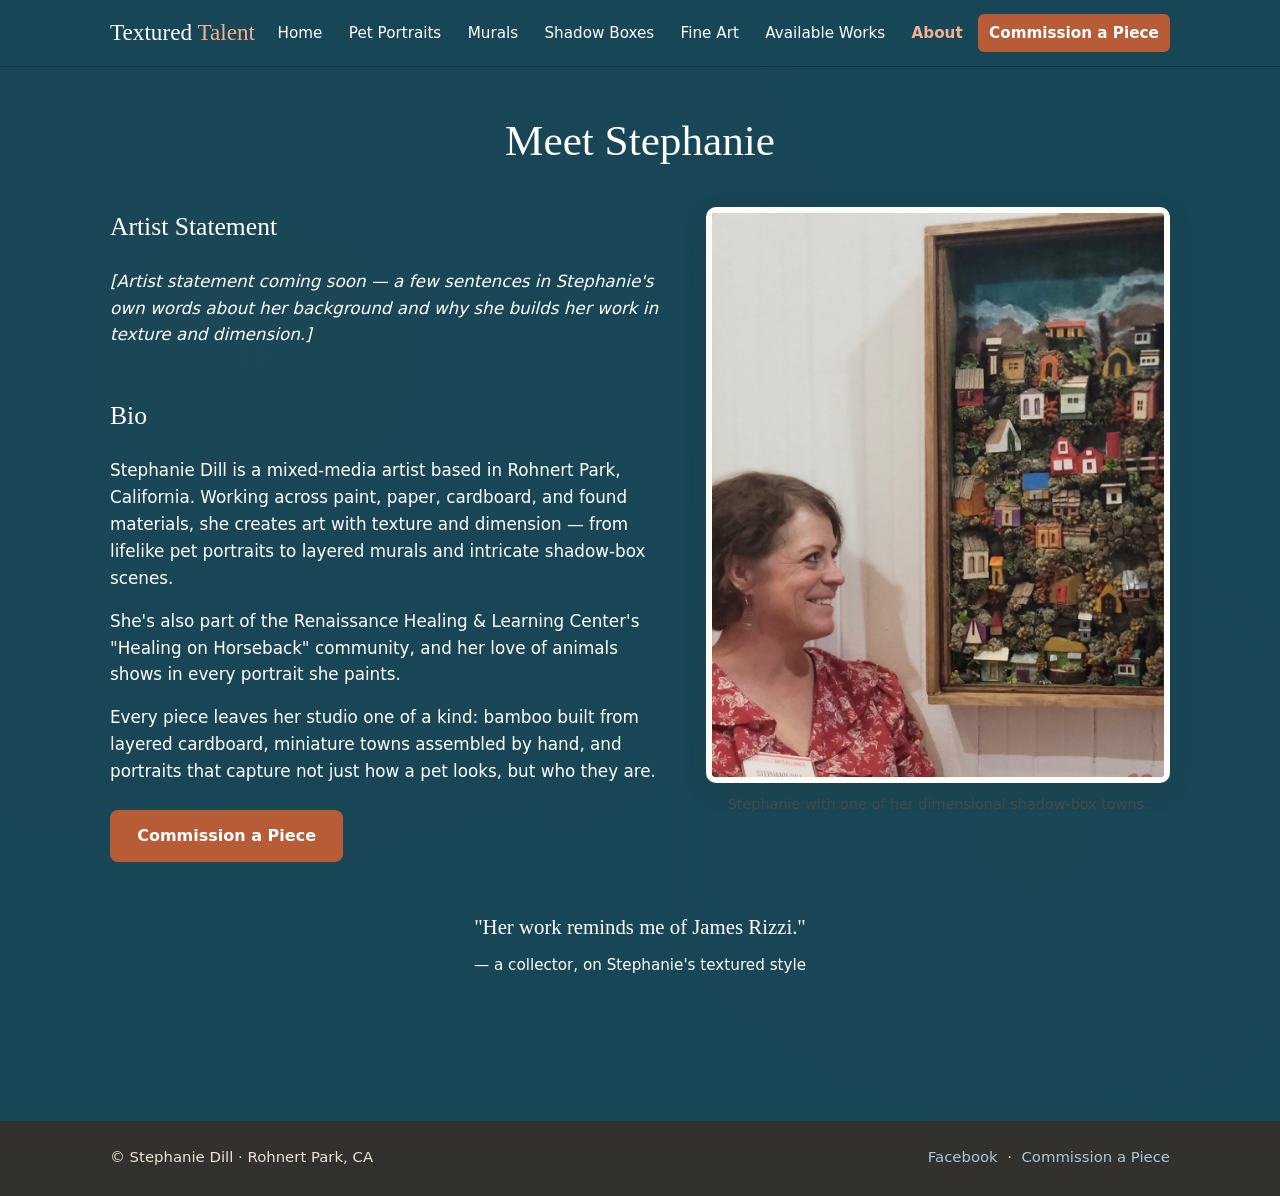
==== about.html @ d14e6fab "Publish Textured Talent website" ====
﻿<!DOCTYPE html>
<html lang="en">
<head>
  <meta charset="UTF-8">
  <meta name="viewport" content="width=device-width, initial-scale=1.0">
  <title>About — Textured Talent | Stephanie Dill</title>
  <meta name="description" content="Meet Stephanie Dill, a mixed-media artist based in Rohnert Park, California, creating art with texture and dimension.">
  <link rel="stylesheet" href="assets/css/style.css?v=all-night-teal">
</head>
<body>

<header>
  <div class="header-inner">
    <a class="brand" href="index.html?v=all-night-teal">Textured <span>Talent</span></a>
    <nav>
      <a href="index.html?v=all-night-teal">Home</a>
      <a href="pet-portraits.html?v=all-night-teal">Pet Portraits</a>
      <a href="murals.html?v=all-night-teal">Murals</a>
      <a href="shadow-boxes.html?v=all-night-teal">Shadow Boxes</a>
      <a href="fine-art.html?v=all-night-teal">Fine Art</a>
      <a href="available-works.html?v=all-night-teal">Available Works</a>
      <a href="about.html?v=all-night-teal" class="active">About</a>
      <a href="commission.html?v=all-night-teal" class="cta">Commission a Piece</a>
    </nav>
  </div>
</header>

<main>
  <section class="page-intro">
    <h1>Meet Stephanie</h1>
  </section>

  <section class="about-grid">
    <div class="about-text">
      <!-- TODO: replace this placeholder with Stephanie's real artist statement
           (her background + why she works in texture/mixed-media) -->
      <h2 style="margin-top:0;">Artist Statement</h2>
      <p><em>[Artist statement coming soon — a few sentences in Stephanie's own words about her background and why she builds her work in texture and dimension.]</em></p>

      <h2>Bio</h2>
      <p>Stephanie Dill is a mixed-media artist based in Rohnert Park, California. Working across paint, paper, cardboard, and found materials, she creates art with texture and dimension — from lifelike pet portraits to layered murals and intricate shadow-box scenes.</p>
      <p>She's also part of the Renaissance Healing &amp; Learning Center's "Healing on Horseback" community, and her love of animals shows in every portrait she paints.</p>
      <p>Every piece leaves her studio one of a kind: bamboo built from layered cardboard, miniature towns assembled by hand, and portraits that capture not just how a pet looks, but who they are.</p>
      <div style="margin-top:1.6rem;">
        <a class="btn" href="commission.html?v=all-night-teal">Commission a Piece</a>
      </div>
    </div>
    <div>
      <img src="assets/img/about/stephanie-shadowbox.jpg" alt="Stephanie Dill smiling beside one of her miniature town shadow boxes">
      <p style="font-size:0.9rem; color:var(--ink); text-align:center; margin-top:0.6rem;">Stephanie with one of her dimensional shadow-box towns.</p>
    </div>
  </section>

  <blockquote class="testimonial">
    "Her work reminds me of James Rizzi."
    <!-- TODO: confirm who said this so we can attribute it properly -->
    <span class="who">— a collector, on Stephanie's textured style</span>
  </blockquote>
</main>

<footer>
  <div class="footer-inner">
    <span>© Stephanie Dill · Rohnert Park, CA</span>
    <span>
      <a href="https://www.facebook.com/stephanie.dill.2025" target="_blank" rel="noopener">Facebook</a>
      &nbsp;·&nbsp;
      <a href="commission.html?v=all-night-teal">Commission a Piece</a>
    </span>
  </div>
</footer>

</body>
</html>
---- assets/css/style.css ----
/* Textured Talent — Stephanie Dill, mixed-media artist
   Palette: terracotta #B85C38 · sage #9CAF88 · deep green #3E5641
            sky blue #A8C8D8 · warm cream #F6F1E7 · charcoal #33312E */

:root {
  --terracotta: #B85C38;
  --terracotta-dark: #96462A;
  --sage: #9CAF88;
  --deep-green: #3E5641;
  --sky: #A8C8D8;
  --page-green: #174657;
  --page-green-dark: #103542;
  --cream: #F6F1E7;
  --cream-dark: #EDE4D3;
  --card: #FFFDF7;
  --on-page: #FFFFFF;
  --on-page-soft: #FFFFFF;
  --charcoal: #33312E;
  --ink: #4A4742;
  --serif: Georgia, 'Times New Roman', serif;
  --sans: 'Segoe UI', system-ui, -apple-system, sans-serif;
}

* { margin: 0; padding: 0; box-sizing: border-box; }

body {
  font-family: var(--sans);
  color: var(--charcoal);
  background: var(--page-green);
  /* subtle paper texture via layered gradients — echoes her canvas surfaces */
  background-image:
    radial-gradient(ellipse at 20% 30%, rgba(184, 92, 56, 0.025), transparent 50%),
    radial-gradient(ellipse at 80% 70%, rgba(62, 86, 65, 0.045), transparent 50%);
  line-height: 1.6;
}

img { max-width: 100%; display: block; }

a { color: var(--terracotta); }

.page-intro a,
.page-note a {
  color: #F2B28F;
  font-weight: 600;
}

/* ---------- header ---------- */
header {
  background: var(--page-green);
  border-bottom: 1px solid var(--page-green-dark);
  position: sticky;
  top: 0;
  z-index: 10;
}
.header-inner {
  max-width: 1100px;
  margin: 0 auto;
  padding: 0.9rem 1.25rem;
  display: flex;
  align-items: center;
  justify-content: space-between;
  flex-wrap: wrap;
  gap: 0.5rem;
}
.brand {
  font-family: var(--serif);
  font-size: 1.45rem;
  color: var(--on-page);
  text-decoration: none;
}
.brand span { color: #F2B28F; }
nav { display: flex; flex-wrap: wrap; gap: 0.25rem; }
nav a {
  text-decoration: none;
  color: var(--on-page);
  font-size: 0.95rem;
  padding: 0.4rem 0.7rem;
  border-radius: 6px;
}
nav a:hover { background: var(--page-green-dark); }
nav a.active { color: #F2B28F; font-weight: 600; }
nav a.cta {
  background: var(--terracotta);
  color: #fff;
  font-weight: 600;
}
nav a.cta:hover { background: var(--terracotta-dark); }

/* ---------- shared layout ---------- */
main { max-width: 1100px; margin: 0 auto; padding: 0 1.25rem 4rem; }

.page-intro { max-width: 720px; margin: 3rem auto 2.5rem; text-align: center; }
h1 {
  font-family: var(--serif);
  font-weight: 500;
  font-size: clamp(1.9rem, 4vw, 2.7rem);
  line-height: 1.2;
  margin-bottom: 1rem;
  color: var(--on-page);
}
.page-intro p { font-size: 1.08rem; color: var(--on-page-soft); }

h2 {
  font-family: var(--serif);
  font-weight: 500;
  font-size: 1.6rem;
  margin: 3rem 0 1.25rem;
  color: var(--on-page);
}

.btn {
  display: inline-block;
  background: var(--terracotta);
  color: #fff;
  text-decoration: none;
  font-weight: 600;
  padding: 0.8rem 1.7rem;
  border-radius: 8px;
  border: none;
  font-size: 1rem;
  cursor: pointer;
}
.btn:hover { background: var(--terracotta-dark); }
.btn.secondary {
  background: transparent;
  color: var(--deep-green);
  border: 2px solid var(--deep-green);
}
.btn.secondary:hover { background: var(--deep-green); color: #fff; }

/* ---------- hero (home) ---------- */
.hero {
  display: grid;
  grid-template-columns: 1.1fr 1fr;
  gap: 2.5rem;
  align-items: center;
  padding: 3.5rem 0 3rem;
}
.hero h1 { margin-bottom: 1.1rem; }
.hero p.sub { font-size: 1.15rem; color: var(--on-page-soft); margin-bottom: 1.6rem; }
.hero-art img {
  border-radius: 10px;
  border: 6px solid var(--card);
  box-shadow: 0 10px 28px rgba(51, 49, 46, 0.22);
  transform: rotate(1.2deg);
}
@media (max-width: 760px) {
  .hero { grid-template-columns: 1fr; padding-top: 2rem; }
}

/* ---------- ways to buy (home) ---------- */
.buy-paths {
  margin: 0 0 3rem;
  padding: 2.5rem 0 0;
  border-top: 1px solid rgba(255, 255, 255, 0.2);
}
.buy-paths-intro {
  max-width: 620px;
  margin: 0 auto 1.4rem;
  text-align: center;
}
.buy-paths .eyebrow {
  color: #F2B28F;
  font-size: 0.82rem;
  font-weight: 700;
  letter-spacing: 0.08em;
  text-transform: uppercase;
}
.buy-paths h2 {
  margin: 0.25rem 0 0;
}
.buy-paths-grid {
  display: grid;
  grid-template-columns: repeat(2, minmax(0, 1fr));
  gap: 1.4rem;
}
.buy-path {
  display: flex;
  flex-direction: column;
  align-items: flex-start;
  min-height: 260px;
  padding: 1.7rem;
  background: var(--card);
  border-top: 5px solid var(--terracotta);
  border-radius: 8px;
  box-shadow: 0 6px 18px rgba(16, 53, 66, 0.28);
}
.buy-path:nth-child(2) {
  border-top-color: var(--sage);
}
.buy-path-label {
  color: var(--terracotta-dark);
  font-size: 0.78rem;
  font-weight: 700;
  letter-spacing: 0.08em;
  text-transform: uppercase;
}
.buy-path:nth-child(2) .buy-path-label {
  color: var(--deep-green);
}
.buy-path h3 {
  margin: 0.25rem 0 0.5rem;
  color: var(--charcoal);
  font-family: var(--serif);
  font-size: 1.45rem;
  font-weight: 500;
}
.buy-path > p:not(.buy-path-label) {
  margin-bottom: 1.3rem;
  color: var(--ink);
}
.buy-path .btn {
  margin-top: auto;
}
@media (max-width: 640px) {
  .buy-paths {
    padding-top: 2rem;
  }
  .buy-paths-grid {
    grid-template-columns: 1fr;
  }
  .buy-path {
    min-height: 0;
  }
}

/* ---------- feature cards (home) ---------- */
.features {
  display: grid;
  grid-template-columns: repeat(auto-fit, minmax(240px, 1fr));
  gap: 1.4rem;
  margin: 1.5rem 0 2rem;
}
.feature-card {
  background: var(--card);
  border-radius: 10px;
  overflow: hidden;
  text-decoration: none;
  color: var(--charcoal);
  box-shadow: 0 4px 14px rgba(51, 49, 46, 0.12);
  transition: transform 0.15s ease, box-shadow 0.15s ease;
}
.feature-card:hover {
  transform: translateY(-4px);
  box-shadow: 0 10px 22px rgba(51, 49, 46, 0.18);
}
.feature-card img { height: 210px; width: 100%; object-fit: cover; }
.feature-card .card-text { padding: 1.1rem 1.2rem 1.3rem; }
.feature-card h3 { font-family: var(--serif); font-weight: 500; font-size: 1.25rem; }
.feature-card p { font-size: 0.95rem; color: var(--ink); margin-top: 0.3rem; }
.feature-card .more { color: var(--terracotta); font-weight: 600; font-size: 0.9rem; }

/* ---------- galleries ---------- */
.gallery {
  display: grid;
  grid-template-columns: repeat(auto-fill, minmax(270px, 1fr));
  gap: 1.5rem;
}
.gallery.wide {
  display: block;
  columns: 330px 2;
  column-gap: 1.5rem;
}
.gallery.wide .art-card {
  display: inline-block;
  width: 100%;
  margin: 0 0 1.5rem;
  break-inside: avoid;
}
.art-card {
  background: var(--card);
  border-radius: 10px;
  padding: 0.85rem 0.85rem 0.95rem;
  box-shadow: 0 4px 14px rgba(51, 49, 46, 0.12);
}
.art-card img { border-radius: 6px; width: 100%; }
.art-card figcaption {
  margin-top: 0.7rem;
  font-size: 0.95rem;
  color: var(--ink);
  text-align: center;
}
.art-card figcaption strong { color: var(--charcoal); font-family: var(--serif); font-size: 1.05rem; }

/* lightbox-free zoom: open image in new tab via link */
.art-card a { display: block; }

/* ---------- sold / available badges ---------- */
.badge {
  position: absolute;
  top: 16px;
  left: 16px;
  z-index: 2;
  font-size: 0.78rem;
  font-weight: 700;
  letter-spacing: 0.04em;
  text-transform: uppercase;
  padding: 0.28rem 0.7rem;
  border-radius: 999px;
  color: #fff;
}
.badge.available { background: var(--deep-green); }
.badge.sold { background: var(--terracotta); }
.price-line { font-size: 0.9rem; color: var(--ink); }
.price-line a { font-weight: 600; }

/* ---------- testimonial ---------- */
.testimonial {
  max-width: 640px;
  margin: 3rem auto;
  text-align: center;
  font-family: var(--serif);
  font-size: 1.3rem;
  color: var(--on-page);
}
.testimonial .who {
  display: block;
  margin-top: 0.6rem;
  font-family: var(--sans);
  font-size: 0.95rem;
  color: var(--on-page-soft);
}

/* ---------- how it works ---------- */
.steps {
  display: grid;
  grid-template-columns: repeat(auto-fit, minmax(220px, 1fr));
  gap: 1.4rem;
  margin: 1.5rem 0 2rem;
}
.step {
  background: var(--card);
  border-radius: 10px;
  padding: 1.5rem 1.3rem;
  text-align: center;
  box-shadow: 0 4px 14px rgba(51, 49, 46, 0.1);
}
.step .num {
  display: inline-flex;
  align-items: center;
  justify-content: center;
  width: 44px;
  height: 44px;
  border-radius: 50%;
  background: var(--sage);
  color: var(--deep-green);
  font-weight: 700;
  font-size: 1.2rem;
  margin-bottom: 0.7rem;
}
.step h3 { font-family: var(--serif); font-weight: 500; margin-bottom: 0.3rem; }
.step p { font-size: 0.95rem; color: var(--ink); }

.center { text-align: center; margin: 2.2rem 0; }
.page-note { text-align: center; color: var(--on-page-soft); }

/* ---------- banner sections ---------- */
.band {
  background: var(--deep-green);
  color: var(--cream);
  border-radius: 12px;
  padding: 2.2rem 2rem;
  margin: 3rem 0;
  text-align: center;
}
.band h2 { color: #fff; margin: 0 0 0.6rem; }
.band p { max-width: 640px; margin: 0 auto 1.2rem; }

/* ---------- about ---------- */
.about-grid {
  display: grid;
  grid-template-columns: 1.2fr 1fr;
  gap: 2.5rem;
  align-items: start;
  margin-top: 2.5rem;
}
@media (max-width: 760px) { .about-grid { grid-template-columns: 1fr; } }
.about-grid img {
  border-radius: 10px;
  border: 6px solid var(--card);
  box-shadow: 0 8px 22px rgba(51, 49, 46, 0.18);
}
.about-text p { margin-bottom: 1rem; font-size: 1.05rem; color: var(--on-page-soft); }

/* ---------- commission form ---------- */
.form-wrap {
  max-width: 640px;
  margin: 0 auto;
  background: var(--card);
  border-radius: 12px;
  padding: 2rem 1.8rem;
  box-shadow: 0 6px 18px rgba(51, 49, 46, 0.12);
}
.form-row { margin-bottom: 1.2rem; }
label { display: block; font-weight: 600; margin-bottom: 0.35rem; font-size: 0.97rem; }
input[type="text"], input[type="email"], select, textarea {
  width: 100%;
  padding: 0.7rem 0.8rem;
  border: 1.5px solid var(--cream-dark);
  border-radius: 8px;
  font-family: var(--sans);
  font-size: 1rem;
  background: var(--cream);
  color: var(--charcoal);
}
input:focus, select:focus, textarea:focus {
  outline: 2px solid var(--sage);
  border-color: var(--sage);
}
textarea { min-height: 130px; resize: vertical; }
.form-note { font-size: 0.92rem; color: var(--ink); margin-top: 1rem; text-align: center; }

/* ---------- footer ---------- */
footer {
  background: var(--charcoal);
  color: var(--cream-dark);
  margin-top: 2rem;
}
.footer-inner {
  max-width: 1100px;
  margin: 0 auto;
  padding: 1.6rem 1.25rem;
  display: flex;
  justify-content: space-between;
  align-items: center;
  flex-wrap: wrap;
  gap: 0.8rem;
  font-size: 0.93rem;
}
footer a { color: var(--sky); text-decoration: none; }
footer a:hover { text-decoration: underline; }
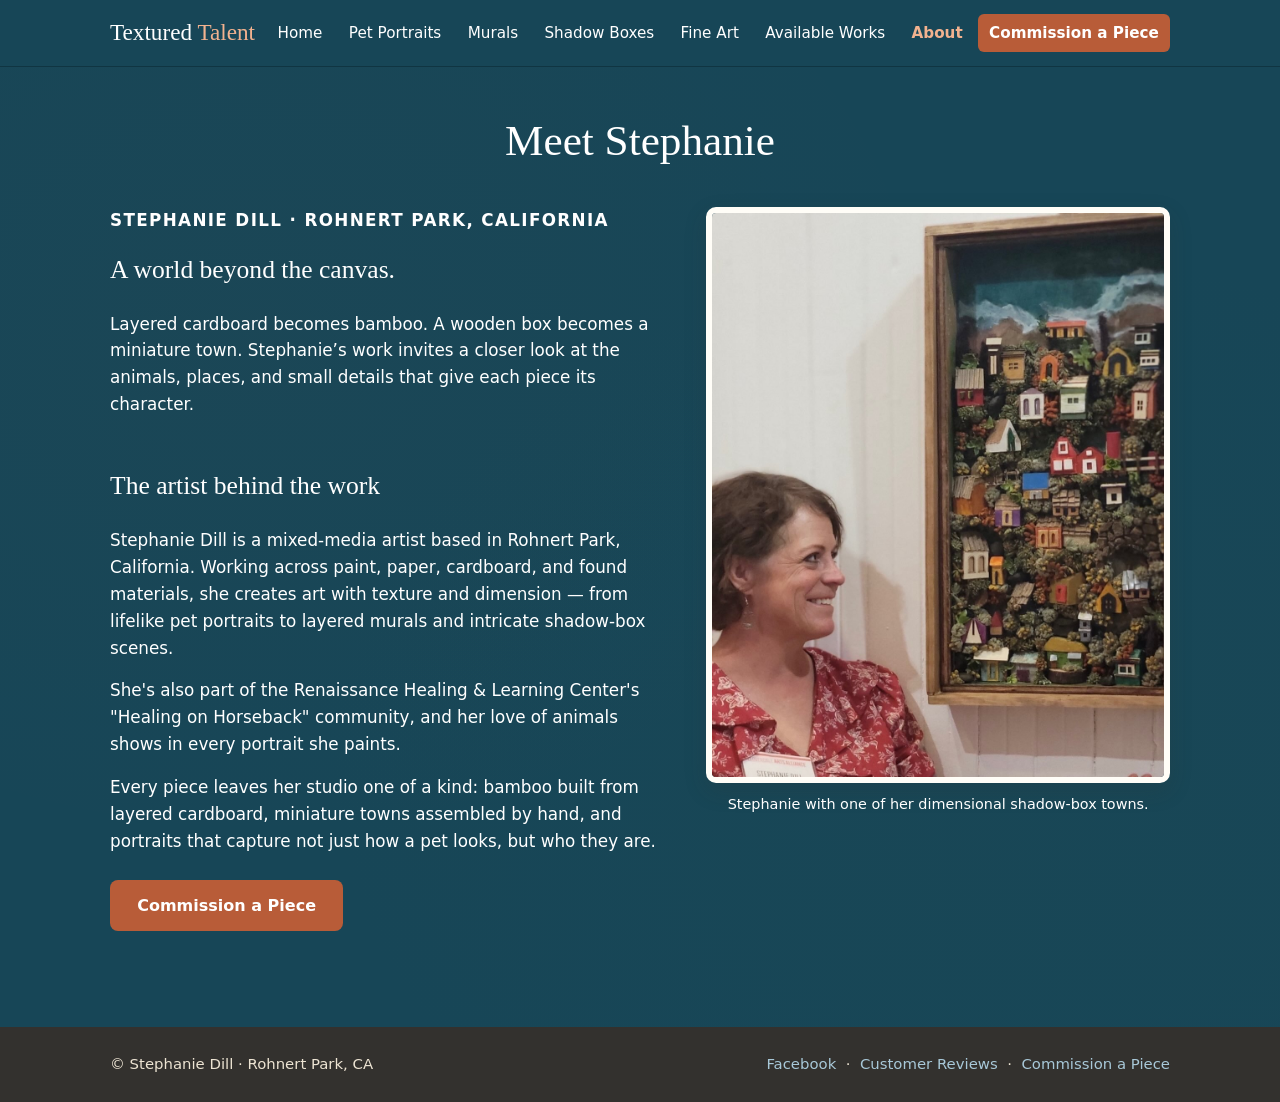
==== commit 29a1534c: "Publish artwork inventory, local SEO and inquiry improvements" ====
--- a/about.html
+++ b/about.html
@@ -3,59 +3,66 @@
 <head>
   <meta charset="UTF-8">
   <meta name="viewport" content="width=device-width, initial-scale=1.0">
-  <title>About — Textured Talent | Stephanie Dill</title>
-  <meta name="description" content="Meet Stephanie Dill, a mixed-media artist based in Rohnert Park, California, creating art with texture and dimension.">
-  <link rel="stylesheet" href="assets/css/style.css?v=all-night-teal">
+  <title>Stephanie Dill | Sonoma County Mixed-Media Artist</title>
+  <meta name="description" content="Meet Stephanie Dill, the Rohnert Park artist behind Textured Talent: custom pet portraits, dimensional wildlife, shadow boxes and commissioned artwork.">
+  <meta name="robots" content="index,follow,max-image-preview:large">
+  <meta name="theme-color" content="#174657">
+  <link rel="canonical" href="https://texturedtalents.com/about.html">
+  <meta property="og:type" content="profile">
+  <meta property="og:site_name" content="Textured Talent">
+  <meta property="og:locale" content="en_US">
+  <meta property="og:title" content="Stephanie Dill | Sonoma County Mixed-Media Artist">
+  <meta property="og:description" content="Meet Stephanie Dill, the Rohnert Park artist behind Textured Talent: custom pet portraits, dimensional wildlife, shadow boxes and commissioned artwork.">
+  <meta property="og:url" content="https://texturedtalents.com/about.html">
+  <meta property="og:image" content="https://texturedtalents.com/assets/img/about/stephanie-shadowbox.jpg">
+  <meta property="og:image:alt" content="Stephanie Dill with one of her handmade shadow boxes">
+  <meta name="twitter:card" content="summary_large_image">
+  <link rel="stylesheet" href="assets/css/style.css?v=artwork-20261013">
 </head>
 <body>
+<a class="skip-link" href="#main-content">Skip to content</a>
 
 <header>
   <div class="header-inner">
-    <a class="brand" href="index.html?v=all-night-teal">Textured <span>Talent</span></a>
-    <nav>
-      <a href="index.html?v=all-night-teal">Home</a>
-      <a href="pet-portraits.html?v=all-night-teal">Pet Portraits</a>
-      <a href="murals.html?v=all-night-teal">Murals</a>
-      <a href="shadow-boxes.html?v=all-night-teal">Shadow Boxes</a>
-      <a href="fine-art.html?v=all-night-teal">Fine Art</a>
-      <a href="available-works.html?v=all-night-teal">Available Works</a>
-      <a href="about.html?v=all-night-teal" class="active">About</a>
-      <a href="commission.html?v=all-night-teal" class="cta">Commission a Piece</a>
+    <a class="brand" href="index.html?v=artwork-20261013">Textured <span>Talent</span></a>
+    <nav aria-label="Main navigation">
+      <a href="index.html?v=artwork-20261013">Home</a>
+      <a href="pet-portraits.html?v=artwork-20261013">Pet Portraits</a>
+      <a href="murals.html?v=artwork-20261013">Murals</a>
+      <a href="shadow-boxes.html?v=artwork-20261013">Shadow Boxes</a>
+      <a href="fine-art.html?v=artwork-20261013">Fine Art</a>
+      <a href="available-works.html?v=artwork-20261013">Available Works</a>
+      <a href="about.html?v=artwork-20261013" class="active">About</a>
+      <a href="commission.html?v=artwork-20261013" class="cta">Commission a Piece</a>
     </nav>
   </div>
 </header>
 
-<main>
+<main id="main-content">
   <section class="page-intro">
     <h1>Meet Stephanie</h1>
   </section>
 
   <section class="about-grid">
     <div class="about-text">
-      <!-- TODO: replace this placeholder with Stephanie's real artist statement
-           (her background + why she works in texture/mixed-media) -->
-      <h2 style="margin-top:0;">Artist Statement</h2>
-      <p><em>[Artist statement coming soon — a few sentences in Stephanie's own words about her background and why she builds her work in texture and dimension.]</em></p>
-
-      <h2>Bio</h2>
+      <p class="eyebrow">Stephanie Dill · Rohnert Park, California</p>
+      <h2 style="margin-top:0">A world beyond the canvas.</h2>
+      <p>Layered cardboard becomes bamboo. A wooden box becomes a miniature town. Stephanie’s work invites a closer look at the animals, places, and small details that give each piece its character.</p>
+      <h2>The artist behind the work</h2>
       <p>Stephanie Dill is a mixed-media artist based in Rohnert Park, California. Working across paint, paper, cardboard, and found materials, she creates art with texture and dimension — from lifelike pet portraits to layered murals and intricate shadow-box scenes.</p>
       <p>She's also part of the Renaissance Healing &amp; Learning Center's "Healing on Horseback" community, and her love of animals shows in every portrait she paints.</p>
       <p>Every piece leaves her studio one of a kind: bamboo built from layered cardboard, miniature towns assembled by hand, and portraits that capture not just how a pet looks, but who they are.</p>
       <div style="margin-top:1.6rem;">
-        <a class="btn" href="commission.html?v=all-night-teal">Commission a Piece</a>
+        <a class="btn" href="commission.html?v=artwork-20261013">Commission a Piece</a>
       </div>
     </div>
     <div>
       <img src="assets/img/about/stephanie-shadowbox.jpg" alt="Stephanie Dill smiling beside one of her miniature town shadow boxes">
-      <p style="font-size:0.9rem; color:var(--ink); text-align:center; margin-top:0.6rem;">Stephanie with one of her dimensional shadow-box towns.</p>
+      <p style="font-size:0.9rem; color:var(--on-page-soft); text-align:center; margin-top:0.6rem;">Stephanie with one of her dimensional shadow-box towns.</p>
     </div>
   </section>
 
-  <blockquote class="testimonial">
-    "Her work reminds me of James Rizzi."
-    <!-- TODO: confirm who said this so we can attribute it properly -->
-    <span class="who">— a collector, on Stephanie's textured style</span>
-  </blockquote>
+
 </main>
 
 <footer>
@@ -64,7 +71,7 @@
     <span>
       <a href="https://www.facebook.com/stephanie.dill.2025" target="_blank" rel="noopener">Facebook</a>
       &nbsp;·&nbsp;
-      <a href="commission.html?v=all-night-teal">Commission a Piece</a>
+      <a href="index.html#reviews">Customer Reviews</a> &nbsp;·&nbsp; <a href="commission.html?v=artwork-20261013">Commission a Piece</a>
     </span>
   </div>
 </footer>
--- a/assets/css/style.css
+++ b/assets/css/style.css
@@ -429,3 +429,39 @@
 }
 footer a { color: var(--sky); text-decoration: none; }
 footer a:hover { text-decoration: underline; }
+
+/* Collector presentation: preserve the artwork, improve hierarchy and legibility. */
+.eyebrow { color: #f2b28f; font-size: .875rem; font-weight: 650; letter-spacing: .08em; text-transform: uppercase; margin-bottom: 1rem; }
+.hero h1 { font-size: clamp(2.4rem, 4.5vw, 3.65rem); line-height: 1.08; }
+.hero-actions, .inquiry-actions { display: flex; align-items: center; flex-wrap: wrap; gap: 1rem; }
+.text-link { color: #fff; text-underline-offset: .3em; }
+.hero-art img { transform: none; border-radius: 3px; }
+.art-caption { color: var(--on-page-soft); font-size: .875rem; margin-top: .85rem; }
+.collection-note { margin-top: 1rem; }
+.inquiry-card h2 { color: var(--charcoal); margin: 0 0 1rem; }
+.inquiry-card .eyebrow { color: var(--terracotta-dark); }
+.inquiry-card label { margin-top: 1.5rem; }
+.inquiry-actions { margin-top: 1rem; }
+.inquiry-card textarea { min-height: 170px; }
+.inquiry-card .form-note { text-align: left; }
+#shop .art-card { display: flex; flex-direction: column; padding: 1rem; border-radius: 4px; }
+#shop .art-card > a { display: flex; align-items: center; justify-content: center; min-height: 310px; background: #eee8dc; }
+#shop .art-card img { width: 100%; height: 310px; object-fit: contain; border-radius: 0; }
+#shop .art-card figcaption { margin-top: 1.2rem; }
+#shop .art-card figcaption strong { font-size: 1.25rem; }
+#shop .price-line a { display: block; margin-top: .45rem; color: #874024; min-height: 44px; padding: .5rem; }
+.buy-path-label, .buy-paths .eyebrow { font-size: .875rem; }
+:focus-visible { outline: 3px solid #f2b28f; outline-offset: 4px; }
+.skip-link { position: fixed; top: .5rem; left: 1rem; z-index: 30; padding: .75rem; background: #fff; color: #174657; transform: translateY(-200%); }
+.skip-link:focus { transform: translateY(0); }
+@media (max-width: 760px) {
+  header { position: static; }
+  .header-inner { gap: .8rem; }
+  nav { width: 100%; gap: .2rem; }
+  nav a { min-height: 44px; display: inline-flex; align-items: center; padding: .5rem .6rem; }
+  .hero { gap: 1.8rem; }
+  .form-wrap { padding: 1.4rem; }
+  .gallery { grid-template-columns: repeat(auto-fill, minmax(min(100%,270px),1fr)); }
+  .hero-actions .btn { width: 100%; text-align: center; }
+}
+@media (prefers-reduced-motion: reduce) { * { transition: none !important; scroll-behavior: auto !important; } }
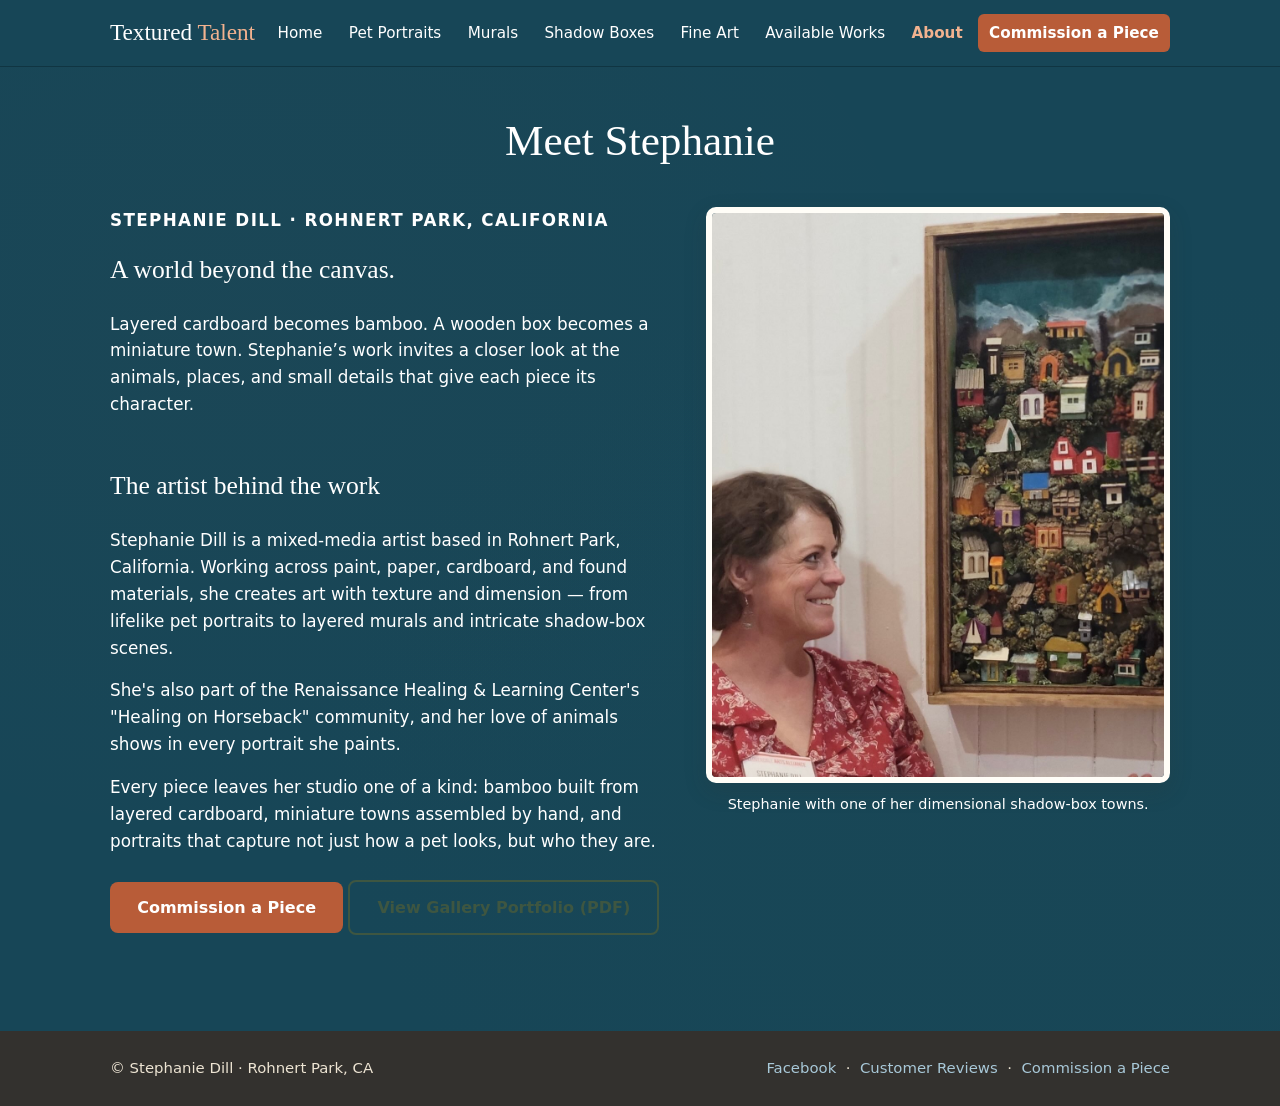
==== commit b5c256cc: "Add five emailed artwork photos and expanded gallery portfolio" ====
--- a/about.html
+++ b/about.html
@@ -53,7 +53,7 @@
       <p>She's also part of the Renaissance Healing &amp; Learning Center's "Healing on Horseback" community, and her love of animals shows in every portrait she paints.</p>
       <p>Every piece leaves her studio one of a kind: bamboo built from layered cardboard, miniature towns assembled by hand, and portraits that capture not just how a pet looks, but who they are.</p>
       <div style="margin-top:1.6rem;">
-        <a class="btn" href="commission.html?v=artwork-20261013">Commission a Piece</a>
+        <a class="btn" href="commission.html?v=artwork-20261013">Commission a Piece</a> <a class="btn secondary" href="portfolio/stephanie-dill-selected-works-2026-11-24-expanded.pdf">View Gallery Portfolio (PDF)</a>
       </div>
     </div>
     <div>
--- a/assets/css/style.css
+++ b/assets/css/style.css
@@ -303,6 +303,29 @@
 .badge.sold { background: var(--terracotta); }
 .price-line { font-size: 0.9rem; color: var(--ink); }
 .price-line a { font-weight: 600; }
+.print-options {
+  display: flex;
+  flex-wrap: wrap;
+  justify-content: center;
+  gap: 0.5rem;
+  margin-top: 0.75rem;
+}
+.art-card .print-options a {
+  display: inline-flex;
+  align-items: center;
+  min-height: 44px;
+  padding: 0.35rem 0.65rem;
+  border: 1px solid var(--deep-green);
+  border-radius: 4px;
+  color: var(--deep-green);
+  font-weight: 600;
+}
+.art-card .print-options a:hover,
+.art-card .print-options a:focus-visible {
+  background: var(--deep-green);
+  color: #fff;
+}
+#inquiry-steps[hidden] { display: none; }
 
 /* ---------- testimonial ---------- */
 .testimonial {
@@ -465,3 +488,26 @@
   .hero-actions .btn { width: 100%; text-align: center; }
 }
 @media (prefers-reduced-motion: reduce) { * { transition: none !important; scroll-behavior: auto !important; } }
+
+/* Artwork photo and canvas-size update, November 2026. */
+.canvas-sizing { margin-top: 1rem; padding-top: .8rem; border-top: 1px solid #c7bdb0; }
+.canvas-sizing p { margin: .4rem 0; font-size: 1rem; line-height: 1.55; }
+.canvas-sizing .canvas-proof, .canvas-sizing .canvas-finish { font-size: .9rem; }
+.art-card .original-photo-link { margin-top: .75rem; font-size: .9rem; text-decoration: underline; }
+.art-card img { height: auto; }
+.artwork-detail-card { display: grid; grid-template-columns: minmax(0, 1.4fr) minmax(280px, 1fr); gap: 2rem; padding: 1.5rem; }
+.artwork-detail-card > a { align-self: start; }
+.artwork-detail-card figcaption { margin: 0; }
+.artwork-detail-card h1 { font-size: clamp(1.7rem, 3vw, 2.5rem); line-height: 1.15; margin-bottom: 1rem; }
+.artwork-detail-card p { margin-bottom: .8rem; }
+@media (max-width: 760px) { .artwork-detail-card { grid-template-columns: 1fr; padding: 1rem; gap: 1.2rem; } }
+
+.print-choices { border: 1px solid #b6ab9c; border-radius: 6px; padding: 1rem; margin: 1.2rem 0; display: grid; grid-template-columns: repeat(2,minmax(0,1fr)); gap: 1rem; }
+.print-choices legend { font-weight: 700; padding: 0 .4rem; }
+.print-choices label { display: block; font-size: 1rem; margin-bottom: .3rem; }
+.print-choices select, .print-choices input { width: 100%; min-height: 44px; padding: .65rem; border: 1px solid #81786c; border-radius: 4px; background: #fff; color: #33312e; font: inherit; }
+.print-choices > div:last-child { grid-column: 1 / -1; }
+@media (max-width: 540px) { .print-choices { grid-template-columns: 1fr; } }
+
+.artwork-detail-card h1 { color: var(--charcoal); }
+#print-price-summary { grid-column: 1 / -1; font-weight: 600; }
